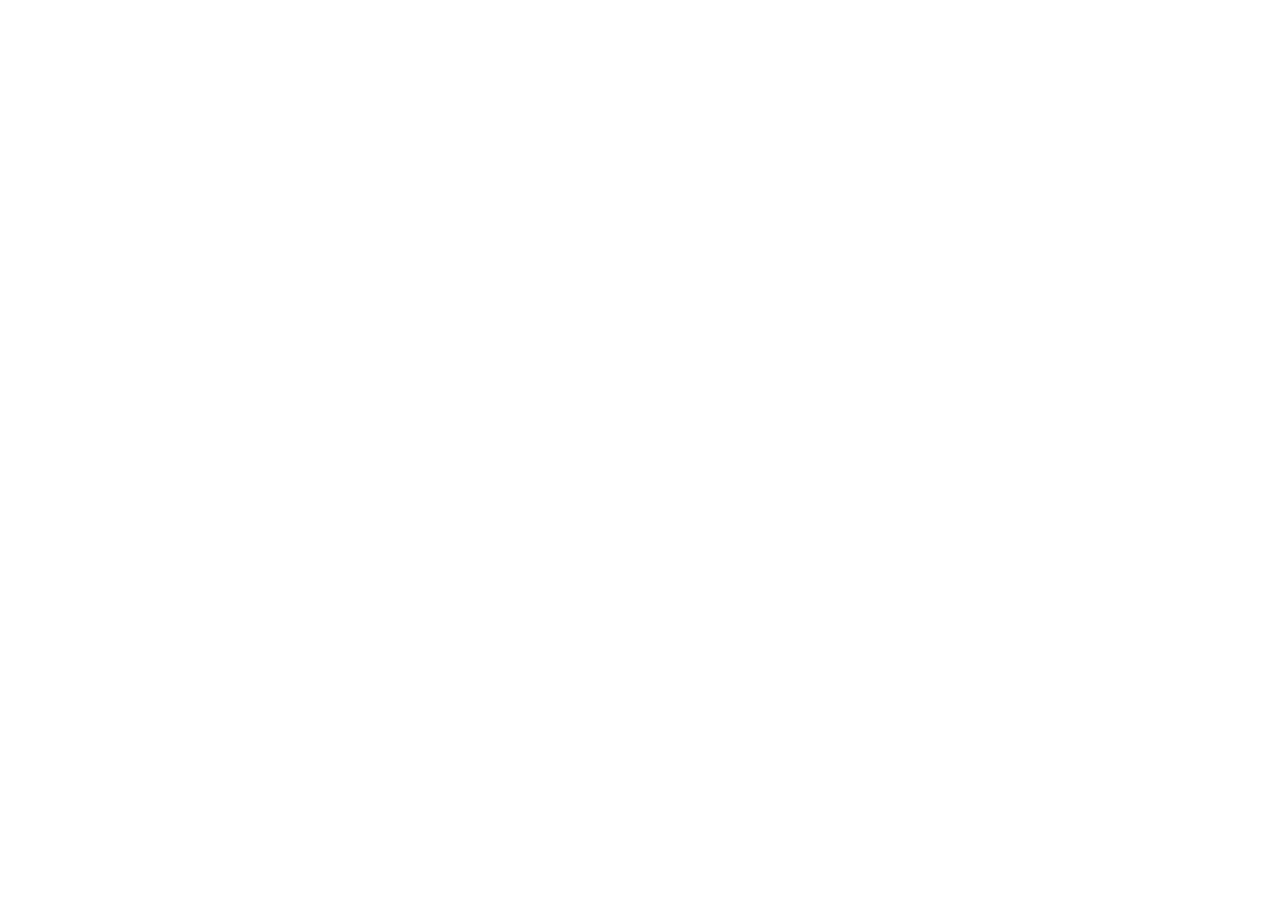
==== index.html @ 518f41a5 "Inicializar landing page" ====
<!doctype html><html lang="pt-BR"><head><meta charset="UTF-8"><meta name="viewport" content="width=device-width,initial-scale=1"><title>IAcademy</title><meta http-equiv="refresh" content="0;url=https://github.com/nanobionics2/mvnes_new"></head><body>Preparando a landing page.</body></html>
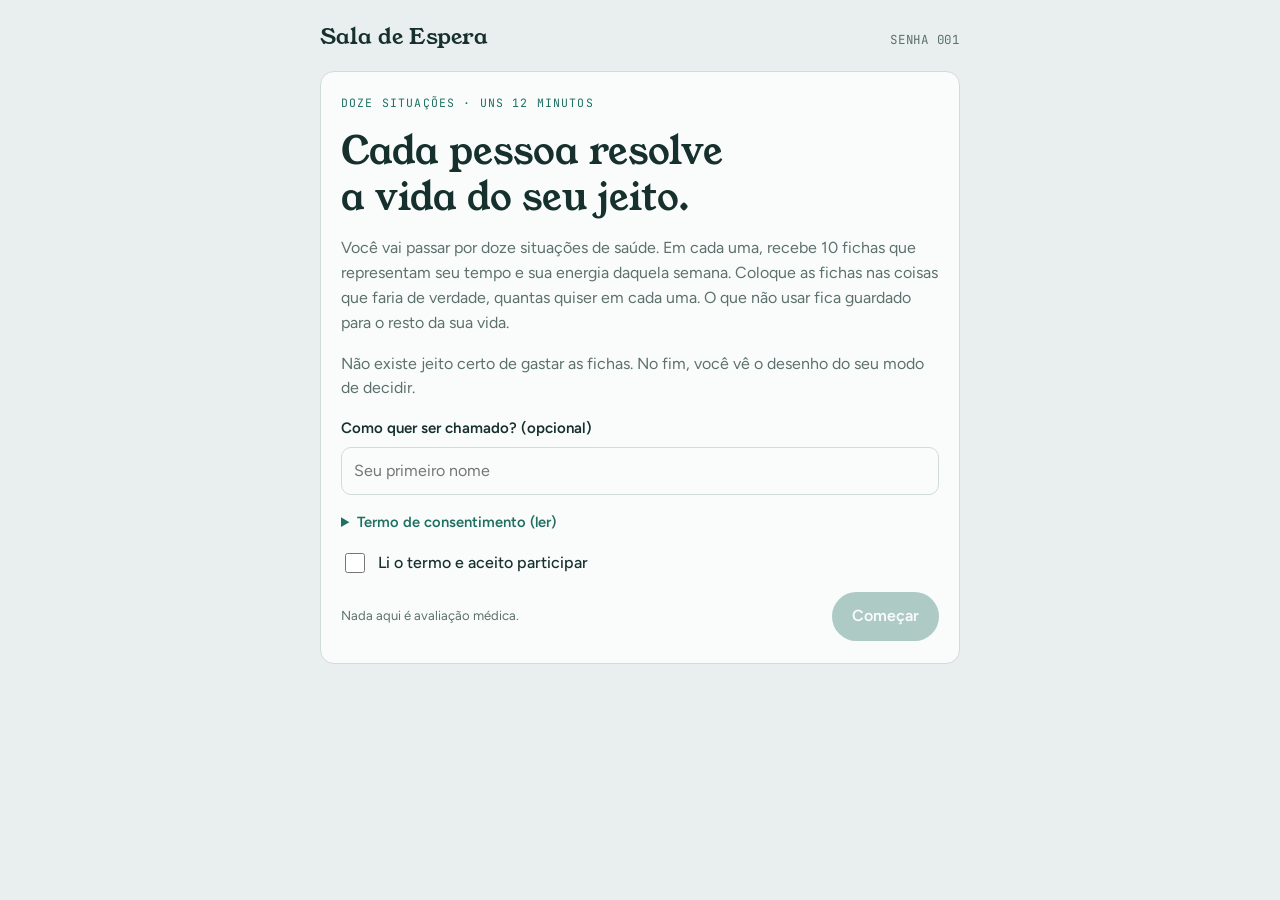
==== commit 8e6c569b: "Sala de Espera: instrumento MVNES com vinhetas, fichas, escala e painel App do participante, painel " ====
--- a/index.html
+++ b/index.html
@@ -1 +1,169 @@
-<!doctype html><html lang="pt-BR"><head><meta charset="UTF-8"><meta name="viewport" content="width=device-width,initial-scale=1"><title>IAcademy</title><meta http-equiv="refresh" content="0;url=https://github.com/nanobionics2/mvnes_new"></head><body>Preparando a landing page.</body></html>+<!doctype html>
+<html lang="pt-BR">
+<head>
+<meta charset="utf-8">
+<meta name="viewport" content="width=device-width,initial-scale=1,viewport-fit=cover">
+<title>Sala de Espera</title>
+<meta name="description" content="Doze situações de saúde para entender como cada pessoa decide.">
+<meta property="og:title" content="Sala de Espera">
+<meta property="og:description" content="Doze situações de saúde. Não existe resposta certa. Veja o desenho do seu jeito de decidir.">
+<link rel="preconnect" href="https://fonts.googleapis.com">
+<link rel="stylesheet" href="https://fonts.googleapis.com/css2?family=Young+Serif&family=Figtree:wght@400;500;600;700&family=JetBrains+Mono:wght@500&display=swap">
+<link rel="stylesheet" href="style.css">
+<style>html{padding-top:env(safe-area-inset-top,0px);padding-bottom:env(safe-area-inset-bottom,0px)}body{margin:0}</style>
+</head>
+<body>
+<div class="wrap">
+  <header><span class="brand">Sala de Espera</span><span class="senha" id="senha">Senha 001</span></header>
+  <main id="app"><section class="card"><p class="lede">Carregando…</p></section></main>
+</div>
+<script src="config.js"></script>
+<script src="app.js"></script>
+<script>
+var S;
+var TOTAL = CENAS.length + 2;
+function pid() {
+  var id = null;
+  try { id = localStorage.getItem("mvnes_pid"); } catch (e) {}
+  if (!id) { id = "p" + Date.now().toString(36) + Math.random().toString(36).slice(2, 8); try { localStorage.setItem("mvnes_pid", id); } catch (e) {} }
+  return id;
+}
+function reset() { S = { nome: "", i: 0, ordem: shuffle(range(CENAS.length)), cenas: [], escala: {}, socio: {}, aloc: null, optOrd: null, t0: 0, inicio: new Date().toISOString() }; }
+function prog(step) { return '<div class="progress" aria-label="Etapa ' + (step + 1) + ' de ' + TOTAL + '">' + range(TOTAL).map(function (k) { return '<span class="' + (k < step ? 'done' : k === step ? 'now' : '') + '"></span>'; }).join("") + '</div>'; }
+function now() { return (window.performance && performance.now) ? performance.now() : Date.now(); }
+
+function intro() {
+  reset(); $("#senha").textContent = "Senha 001";
+  $("#app").innerHTML = '<section class="card">' +
+    '<span class="eyebrow">Doze situações · uns 12 minutos</span>' +
+    '<h1>Cada pessoa resolve a vida do seu jeito.</h1>' +
+    '<p class="lede">Você vai passar por doze situações de saúde. Em cada uma, recebe 10 fichas que representam seu tempo e sua energia daquela semana. Coloque as fichas nas coisas que faria de verdade, quantas quiser em cada uma. O que não usar fica guardado para o resto da sua vida.</p>' +
+    '<p class="lede">Não existe jeito certo de gastar as fichas. No fim, você vê o desenho do seu modo de decidir.</p>' +
+    '<div class="field"><label for="nome">Como quer ser chamado? (opcional)</label><input type="text" id="nome" placeholder="Seu primeiro nome" autocomplete="given-name"></div>' +
+    '<details class="tcle"><summary>Termo de consentimento (ler)</summary><p class="note">Esta é uma pesquisa de doutorado em Economia (PPGE/UFPA) sobre como as pessoas tomam decisões em situações de saúde. A participação é voluntária e leva cerca de 12 minutos. Não há respostas certas ou erradas, nem riscos além de um eventual desconforto ao imaginar situações de doença. Você pode parar a qualquer momento. As respostas são analisadas apenas de forma agregada, sem identificar ninguém, e o nome é opcional. Dúvidas: drclaudiocutrim@gmail.com.</p></details>' +
+    '<label class="consent" for="ok"><input type="checkbox" id="ok"> Li o termo e aceito participar</label>' +
+    '<div class="row"><span class="note">Nada aqui é avaliação médica.</span><button class="btn" id="go" disabled>Começar</button></div></section>';
+  $("#ok").onchange = function (e) { $("#go").disabled = !e.target.checked; };
+  $("#go").onclick = function () { S.nome = $("#nome").value.trim(); cena(); };
+  toTop();
+}
+
+function cena() {
+  var c = CENAS[S.ordem[S.i]];
+  S.optOrd = shuffle(range(c.o.length)); S.aloc = c.o.map(function () { return 0; }); S.t0 = now();
+  $("#senha").textContent = "Senha " + ("00" + (S.i + 1)).slice(-3);
+  $("#app").innerHTML = '<section class="card">' + prog(S.i) +
+    '<span class="eyebrow">Situação ' + (S.i + 1) + ' de ' + CENAS.length + '</span>' +
+    '<h2>' + c.t + '</h2><p>' + c.ctx + '</p>' +
+    (c.rupt ? '<div class="event"><b>De repente</b>' + c.rupt + '</div>' : '') +
+    '<p class="ask">Onde você coloca suas fichas esta semana?</p>' +
+    '<div class="purse" aria-live="polite"><div class="coins" id="coins"></div><span class="left" id="left"></span></div>' +
+    '<div class="opts">' + S.optOrd.map(function (k) {
+      return '<div class="alloc" id="a' + k + '"><span class="txt">' + c.o[k][0] + '</span><span class="step"><button id="m' + k + '" aria-label="Tirar uma ficha">−</button><output id="o' + k + '">0</output><button id="p' + k + '" aria-label="Pôr uma ficha">+</button></span></div>';
+    }).join("") +
+    '<div class="alloc keep"><span class="txt">Guardo para o resto da vida (trabalho, família, descanso)</span><span class="step"><output id="keep">10</output></span></div></div>' +
+    '<div class="row"><span class="note">Pode guardar todas, se for o caso.</span><button class="btn" id="nx">Continuar</button></div></section>';
+  function draw() {
+    var used = S.aloc.reduce(function (a, b) { return a + b; }, 0);
+    $("#coins").innerHTML = range(FICHAS).map(function (k) { return '<span class="coin ' + (k < FICHAS - used ? '' : 'off') + '"></span>'; }).join("");
+    $("#left").textContent = (FICHAS - used) + " de " + FICHAS + " fichas livres";
+    $("#keep").textContent = FICHAS - used;
+    c.o.forEach(function (_, k) {
+      $("#o" + k).textContent = S.aloc[k]; $("#m" + k).disabled = !S.aloc[k]; $("#p" + k).disabled = used >= FICHAS;
+      var el = $("#a" + k); if (S.aloc[k] > 0) el.classList.add("on"); else el.classList.remove("on");
+    });
+  }
+  c.o.forEach(function (_, k) {
+    $("#p" + k).onclick = function () { S.aloc[k]++; draw(); };
+    $("#m" + k).onclick = function () { S.aloc[k]--; draw(); };
+  });
+  draw();
+  $("#nx").onclick = function () {
+    S.cenas.push({ id: c.id, dem: c.dem, pos: S.i + 1, aloc: S.aloc.slice(), ordem_opcoes: S.optOrd, vetores: vetoresDaCena(c, S.aloc),
+      aplicadas: S.aloc.reduce(function (a, b) { return a + b; }, 0), tempo_ms: Math.round(now() - S.t0) });
+    S.i++; if (S.i < CENAS.length) cena(); else escala();
+  };
+  toTop();
+}
+
+function escala() {
+  $("#senha").textContent = "Quase lá";
+  var ord = shuffle(range(ESCALA.length));
+  $("#app").innerHTML = '<section class="card">' + prog(CENAS.length) +
+    '<span class="eyebrow">Sobre você</span><h2>Quanto cada frase combina com você?</h2><p class="hint">1 é nada a ver comigo, 5 é exatamente eu.</p>' +
+    '<div class="likert">' + ord.map(function (k) {
+      return '<div class="item"><span>' + ESCALA[k][0] + '</span><div class="scale" role="group">' + [1, 2, 3, 4, 5].map(function (n) { return '<button data-k="' + k + '" data-n="' + n + '" aria-pressed="false">' + n + '</button>'; }).join("") + '</div></div>';
+    }).join("") + '</div>' +
+    '<div class="row"><span class="note" id="faltam">' + ESCALA.length + ' frases sem resposta</span><button class="btn" id="nx" disabled>Continuar</button></div></section>';
+  Array.prototype.forEach.call(document.querySelectorAll(".scale button"), function (b) {
+    b.onclick = function () {
+      S.escala[+b.dataset.k] = +b.dataset.n;
+      Array.prototype.forEach.call(b.parentNode.querySelectorAll("button"), function (x) { x.setAttribute("aria-pressed", x === b); });
+      var f = ESCALA.length - Object.keys(S.escala).length;
+      $("#faltam").textContent = f ? f + (f > 1 ? " frases sem resposta" : " frase sem resposta") : "Tudo respondido";
+      $("#nx").disabled = f > 0;
+    };
+  });
+  $("#nx").onclick = socio; toTop();
+}
+
+function socio() {
+  $("#app").innerHTML = '<section class="card">' + prog(CENAS.length + 1) +
+    '<span class="eyebrow">Para a análise</span><h2>Só mais um pouco sobre você</h2><p class="hint">Serve para comparar pessoas em condições parecidas.</p>' +
+    SOCIO.map(function (s) { return '<div class="field"><label for="s_' + s[0] + '">' + s[1] + '</label><select id="s_' + s[0] + '"><option value="">Escolha</option>' + s[2].map(function (o) { return '<option>' + o + '</option>'; }).join("") + '</select></div>'; }).join("") +
+    '<div class="row"><span class="note">Onde faz sentido, há a opção de não dizer.</span><button class="btn" id="nx" disabled>Ver meu desenho</button></div></section>';
+  function chk() { $("#nx").disabled = SOCIO.some(function (s) { return !$("#s_" + s[0]).value; }); }
+  SOCIO.forEach(function (s) { $("#s_" + s[0]).onchange = chk; });
+  $("#nx").onclick = function () { SOCIO.forEach(function (s) { S.socio[s[0]] = $("#s_" + s[0]).value; }); resultado(); };
+  toTop();
+}
+
+function enviar(reg) {
+  var msg = function (t) { var el = $("#savestate"); if (el) el.textContent = t; };
+  var url = (window.MVNES_CONFIG || {}).APPS_SCRIPT_URL;
+  if (!url) { msg("A gravação ainda não está configurada. Copie os dados abaixo e envie ao pesquisador."); return; }
+  try {
+    fetch(url, { method: "POST", mode: "no-cors", body: JSON.stringify(reg) })
+      .then(function () { msg("Respostas enviadas. Obrigado por participar."); },
+            function () { msg("Não foi possível enviar agora. Verifique a internet ou copie os dados abaixo e envie ao pesquisador."); });
+  } catch (e) { msg("Não foi possível enviar. Copie os dados abaixo e envie ao pesquisador."); }
+}
+
+function resultado() {
+  $("#senha").textContent = "Alta";
+  var P = perfil(S.cenas), E = escalaMedia(S.escala);
+  var REG = { versao: VERSAO, pid: pid(), nome: S.nome, inicio: S.inicio, data: new Date().toISOString(), socio: S.socio, escala: S.escala, escala_media: E,
+    perfil: { prop: P.prop, mag: P.mag, aplicadas_media: P.aplic, correspondencia: P.corr }, cenas: S.cenas };
+  var ord = K.slice().sort(function (a, b) { return P.prop[b] - P.prop[a]; });
+  var lead = ord.filter(function (v) { return P.prop[v] > 0; }).slice(0, 2);
+  var nome = S.nome ? esc(S.nome) + ", " : "";
+  var frase = lead.length
+    ? nome + "nestas doze situações sua energia foi mais para o lado " + lead.map(function (v) { return V[v].nome.toLowerCase(); }).join(" e ") + ". É um retrato de como você se mobilizou hoje, diante destes cenários. Em outro momento o arranjo pode mudar."
+    : nome + "você guardou suas fichas em quase todas as situações. Isso também é um jeito de decidir.";
+  var porDem = Object.keys(NOME_DEM).map(function (d) {
+    var cs = S.cenas.filter(function (c) { return c.dem === d; }); var t = {};
+    K.forEach(function (v) { t[v] = cs.reduce(function (a, c) { return a + c.vetores[v]; }, 0); });
+    var w = K.slice().sort(function (a, b) { return t[b] - t[a]; })[0];
+    return [d, cs.length, t[w] > 0 ? w : null];
+  });
+  $("#app").innerHTML =
+    '<section class="card"><span class="eyebrow">Seu estado neuroeconômico nestas situações</span><h1>Para onde foi a sua energia</h1><p>' + frase + '</p>' +
+    '<div class="bars">' + ord.map(function (v) { var p = Math.round(P.prop[v] * 100);
+      return '<div class="bar"><div class="lab"><span>' + V[v].nome + '</span><b style="color:' + V[v].cor + '">' + p + '%</b></div><div class="track"><div class="fill" style="width:' + p + '%;background:' + V[v].cor + '"></div></div><p class="desc">' + V[v].txt + '</p></div>'; }).join("") + '</div>' +
+    '<p class="note">Proporção das fichas que você aplicou. Ações que juntavam duas coisas contaram metade para cada.</p></section>' +
+    '<section class="card"><h2>Quanto você se mobilizou</h2><div class="stats">' +
+    '<div class="stat"><div class="big">' + P.aplic.toFixed(1) + '</div><small>fichas aplicadas por situação, de 10</small></div>' +
+    '<div class="stat"><div class="big">' + K.filter(function (v) { return P.tot[v] > 0; }).length + '</div><small>dos 5 vetores foram acionados ao menos uma vez</small></div></div>' +
+    '<div class="tablebox"><table><thead><tr><th>Quando a situação trazia</th><th>O que mais apareceu</th></tr></thead><tbody>' +
+    porDem.map(function (r) { return '<tr><td>' + NOME_DEM[r[0]] + ' <span class="note">(' + r[1] + ')</span></td><td>' + (r[2] ? '<span class="chip" style="color:' + V[r[2]].cor + '">' + V[r[2]].nome + '</span>' : '<span class="note">guardou as fichas</span>') + '</td></tr>'; }).join("") +
+    '</tbody></table></div><p class="note">Se o que aparece muda conforme a situação, você ajusta o modo de agir ao que o momento pede.</p></section>' +
+    '<section class="card"><h2>Dados desta sessão</h2><p class="hint" id="savestate" role="status">Enviando respostas…</p><textarea id="json" readonly>' + esc(JSON.stringify(REG)) + '</textarea>' +
+    '<div class="row"><button class="btn ghost" id="again">Recomeçar</button><button class="btn" id="cp">Copiar dados</button></div></section>';
+  enviar(REG);
+  $("#cp").onclick = function () { copyText($("#json"), $("#cp")); };
+  $("#again").onclick = intro; toTop();
+}
+intro();
+</script>
+</body>
+</html>
--- a/style.css
+++ b/style.css
@@ -0,0 +1,101 @@
+
+/* Layout: uma coluna estreita como uma ficha de atendimento; cada etapa é uma ficha nova */
+:root{
+  --bg:#E9EFEE; --paper:#FAFCFB; --ink:#15302D; --muted:#5C716D; --line:#CFDCD9;
+  --accent:#1F6F63; --accent-ink:#FFFFFF; --soft:#DCEAE6; --warn:#B4532A; --chip:#E2ECEA;
+  --v1:#2F5FD0; --v2:#C2447A; --v3:#A87308; --v4:#2E8B57; --v5:#7A4CC2;
+  --display:"Young Serif", Georgia, "Times New Roman", serif;
+  --body:"Figtree", system-ui, -apple-system, "Segoe UI", sans-serif;
+  --mono:"JetBrains Mono", ui-monospace, Menlo, monospace;
+}
+@media (prefers-color-scheme: dark){:root:not([data-theme="light"]){
+  --bg:#0F1A19; --paper:#162422; --ink:#E4EEEC; --muted:#93A8A4; --line:#2A3D3A;
+  --accent:#5FC2B1; --accent-ink:#0B1716; --soft:#1E3330; --warn:#E3895F; --chip:#20332F;
+  --v1:#7FA2F5; --v2:#EE85B3; --v3:#E2B34E; --v4:#6DCB95; --v5:#B596F0; color-scheme:dark}}
+:root[data-theme="dark"]{
+  --bg:#0F1A19; --paper:#162422; --ink:#E4EEEC; --muted:#93A8A4; --line:#2A3D3A;
+  --accent:#5FC2B1; --accent-ink:#0B1716; --soft:#1E3330; --warn:#E3895F; --chip:#20332F;
+  --v1:#7FA2F5; --v2:#EE85B3; --v3:#E2B34E; --v4:#6DCB95; --v5:#B596F0; color-scheme:dark}
+*{box-sizing:border-box}
+body{background:var(--bg);color:var(--ink);font-family:var(--body);font-size:16px;line-height:1.55;
+  padding-left:max(16px,env(safe-area-inset-left,0px));padding-right:max(16px,env(safe-area-inset-right,0px));padding-block:20px 48px}
+.wrap{max-width:640px;margin:0 auto;display:flex;flex-direction:column;gap:18px}
+header{display:flex;justify-content:space-between;align-items:baseline;gap:12px;flex-wrap:wrap}
+.brand{font-family:var(--display);font-size:1.35rem}
+.senha{font-family:var(--mono);font-size:.78rem;color:var(--muted);letter-spacing:.06em;text-transform:uppercase}
+main{display:flex;flex-direction:column;gap:18px}
+.card{background:var(--paper);border:1px solid var(--line);border-radius:14px;padding:22px 20px;display:flex;flex-direction:column;gap:16px;animation:in .3s ease both;min-width:0}
+@keyframes in{from{transform:translateY(8px)}to{transform:none}}
+@media (prefers-reduced-motion:reduce){.card{animation:none}}
+h1,h2,h3{font-family:var(--display);font-weight:400;margin:0;text-wrap:balance;line-height:1.2}
+h1{font-size:clamp(1.8rem,6vw,2.4rem)} h2{font-size:1.45rem} h3{font-size:1.1rem}
+p{margin:0}
+.lede{color:var(--muted)}
+.eyebrow{font-family:var(--mono);font-size:.72rem;letter-spacing:.1em;text-transform:uppercase;color:var(--accent)}
+.progress{display:flex;gap:4px}
+.progress span{flex:1;height:5px;border-radius:3px;background:var(--line)}
+.progress span.done{background:var(--accent)}
+.progress span.now{background:var(--accent);opacity:.45}
+.event{border-left:3px solid var(--warn);padding:8px 12px;background:var(--soft);border-radius:0 8px 8px 0;font-size:.95rem}
+.event b{color:var(--warn);font-family:var(--mono);font-size:.72rem;letter-spacing:.08em;text-transform:uppercase;display:block;margin-bottom:2px}
+.ask{font-weight:600}
+.hint{font-size:.88rem;color:var(--muted)}
+.purse{position:sticky;top:env(safe-area-inset-top,0px);z-index:5;background:var(--paper);padding-block:8px;display:flex;align-items:center;gap:10px;flex-wrap:wrap;border-bottom:1px solid var(--line)}
+.coins{display:flex;gap:4px;flex-wrap:wrap}
+.coin{width:16px;height:16px;border-radius:50%;border:1.5px solid var(--accent);background:var(--accent)}
+.coin.off{background:transparent;opacity:.45}
+.purse .left{font-family:var(--mono);font-size:.8rem;color:var(--muted)}
+.opts{display:flex;flex-direction:column;gap:10px}
+.alloc{display:flex;gap:12px;align-items:center;padding:12px 12px 12px 14px;border:1.5px solid var(--line);border-radius:10px;background:var(--paper);transition:border-color .15s,background .15s}
+.alloc.on{border-color:var(--accent);background:var(--soft)}
+.alloc .txt{flex:1;min-width:0;line-height:1.45}
+.alloc.keep{border-style:dashed}
+.step{display:flex;align-items:center;gap:6px;flex:none}
+.step button{all:unset;cursor:pointer;width:34px;height:34px;border-radius:50%;border:1.5px solid var(--line);display:grid;place-items:center;font-size:1.1rem;font-weight:600;color:var(--ink)}
+.step button:hover:not([disabled]){border-color:var(--accent)}
+.step button:focus-visible{outline:3px solid var(--accent);outline-offset:2px}
+.step button[disabled]{opacity:.3;cursor:not-allowed}
+.step output{font-family:var(--mono);min-width:20px;text-align:center;font-variant-numeric:tabular-nums}
+.opt{all:unset;box-sizing:border-box;display:flex;gap:12px;align-items:flex-start;padding:12px 14px;border:1.5px solid var(--line);border-radius:10px;cursor:pointer;background:var(--paper);line-height:1.45}
+.opt:hover{border-color:var(--accent)}
+.opt:focus-visible{outline:3px solid var(--accent);outline-offset:2px}
+.opt[aria-pressed="true"]{border-color:var(--accent);background:var(--soft)}
+.row{display:flex;justify-content:space-between;align-items:center;gap:12px;flex-wrap:wrap}
+.btn{all:unset;box-sizing:border-box;cursor:pointer;background:var(--accent);color:var(--accent-ink);font-weight:600;padding:12px 20px;border-radius:999px;text-align:center}
+.btn[disabled]{opacity:.35;cursor:not-allowed}
+.btn:focus-visible{outline:3px solid var(--ink);outline-offset:2px}
+.btn.ghost{background:transparent;color:var(--ink);border:1.5px solid var(--line)}
+.likert{display:flex;flex-direction:column;gap:14px}
+.item{display:flex;flex-direction:column;gap:8px;padding-bottom:12px;border-bottom:1px solid var(--line)}
+.scale{display:grid;grid-template-columns:repeat(5,1fr);gap:6px}
+.scale button{all:unset;cursor:pointer;text-align:center;padding:8px 2px;border-radius:8px;border:1.5px solid var(--line);font-family:var(--mono);font-size:.85rem}
+.scale button[aria-pressed="true"]{background:var(--accent);color:var(--accent-ink);border-color:var(--accent)}
+.scale button:focus-visible{outline:3px solid var(--accent);outline-offset:2px}
+.anchors{display:flex;justify-content:space-between;font-size:.76rem;color:var(--muted)}
+.field{display:flex;flex-direction:column;gap:6px}
+.field label{font-weight:600;font-size:.94rem}
+select,input[type=text]{font:inherit;padding:11px 12px;border-radius:10px;border:1.5px solid var(--line);background:var(--paper);color:var(--ink);width:100%}
+select:focus-visible,input:focus-visible{outline:3px solid var(--accent);outline-offset:1px}
+.bars{display:flex;flex-direction:column;gap:14px}
+.bar .lab{display:flex;justify-content:space-between;gap:8px;font-size:.92rem;margin-bottom:5px}
+.bar .lab b{font-family:var(--mono);font-size:.78rem;letter-spacing:.04em;font-weight:500}
+.bar .track{height:12px;background:var(--line);border-radius:6px;overflow:hidden}
+.bar .fill{height:100%;border-radius:6px}
+.bar .desc{font-size:.84rem;color:var(--muted);margin-top:4px}
+.chip{font-family:var(--mono);font-size:.72rem;padding:2px 7px;border-radius:999px;border:1px solid currentColor;white-space:nowrap}
+table{width:100%;border-collapse:collapse;font-size:.86rem}
+th,td{text-align:left;padding:7px 6px;border-bottom:1px solid var(--line);vertical-align:top}
+th{font-family:var(--mono);font-size:.68rem;letter-spacing:.06em;text-transform:uppercase;color:var(--muted);font-weight:500}
+td.n,th.n{font-family:var(--mono);font-variant-numeric:tabular-nums;text-align:right}
+.tablebox{overflow-x:auto;min-width:0}
+.big{font-family:var(--display);font-size:2.4rem;line-height:1}
+.stats{display:grid;grid-template-columns:repeat(auto-fit,minmax(140px,1fr));gap:12px}
+.stat{border:1px solid var(--line);border-radius:10px;padding:12px}
+.stat small{display:block;color:var(--muted);font-size:.82rem;margin-top:4px}
+.note{font-size:.82rem;color:var(--muted)}
+.good{color:var(--v4)} .weak{color:var(--warn)}
+details.tcle summary{cursor:pointer;color:var(--accent);font-weight:600;font-size:.92rem}
+details.tcle p{margin-top:8px}
+.consent{display:flex;gap:10px;align-items:center;font-weight:500}
+.consent input{width:20px;height:20px;accent-color:var(--accent);flex:none}
+textarea{width:100%;min-height:90px;font-family:var(--mono);font-size:.72rem;background:var(--soft);color:var(--ink);border:1px solid var(--line);border-radius:8px;padding:8px}
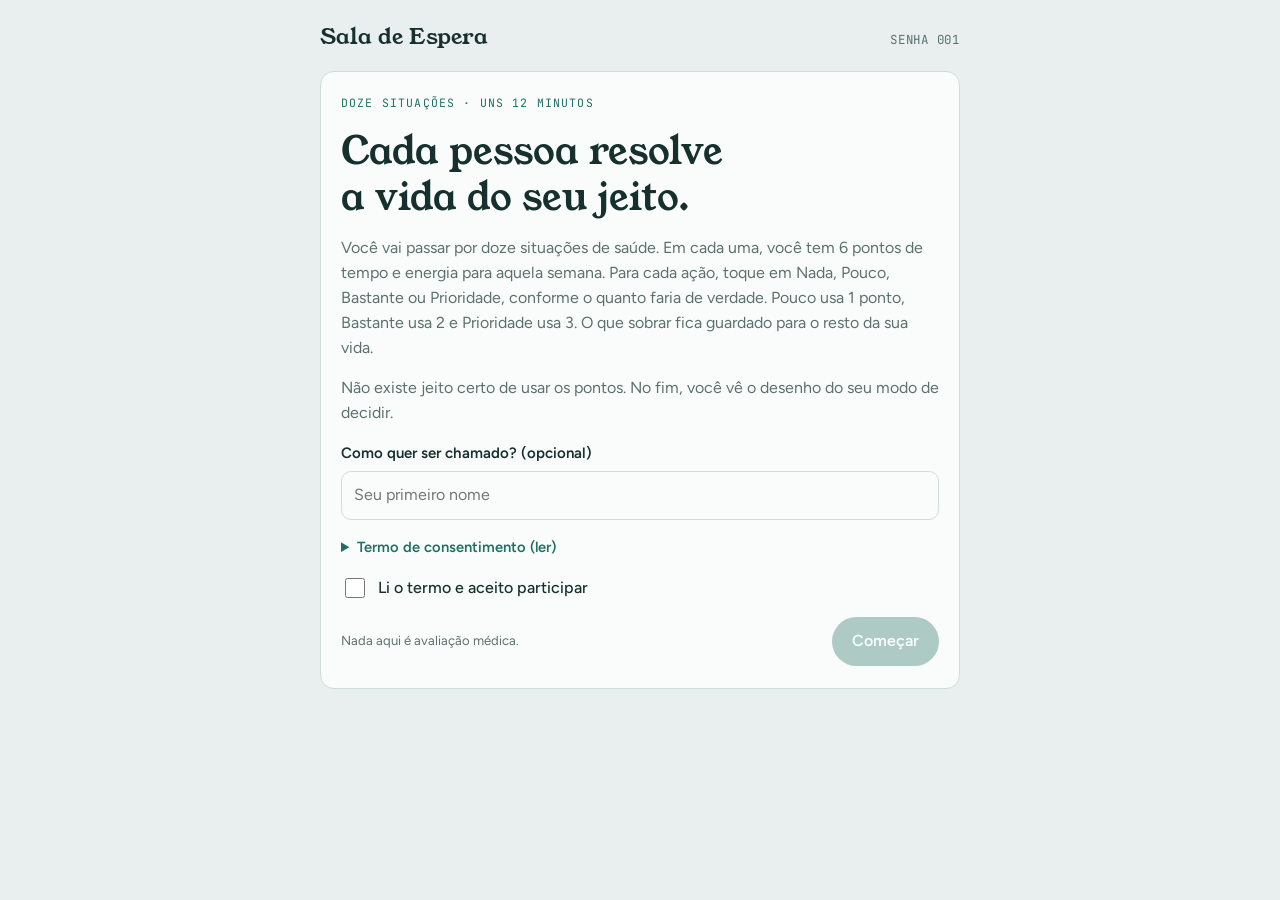
==== commit cb2d3769: "Versão 3.1: níveis de um toque (Nada a Prioridade) com orçamento de 6 pontos Troca as fichas de + e " ====
--- a/index.html
+++ b/index.html
@@ -37,8 +37,8 @@
   $("#app").innerHTML = '<section class="card">' +
     '<span class="eyebrow">Doze situações · uns 12 minutos</span>' +
     '<h1>Cada pessoa resolve a vida do seu jeito.</h1>' +
-    '<p class="lede">Você vai passar por doze situações de saúde. Em cada uma, recebe 10 fichas que representam seu tempo e sua energia daquela semana. Coloque as fichas nas coisas que faria de verdade, quantas quiser em cada uma. O que não usar fica guardado para o resto da sua vida.</p>' +
-    '<p class="lede">Não existe jeito certo de gastar as fichas. No fim, você vê o desenho do seu modo de decidir.</p>' +
+    '<p class="lede">Você vai passar por doze situações de saúde. Em cada uma, você tem 6 pontos de tempo e energia para aquela semana. Para cada ação, toque em Nada, Pouco, Bastante ou Prioridade, conforme o quanto faria de verdade. Pouco usa 1 ponto, Bastante usa 2 e Prioridade usa 3. O que sobrar fica guardado para o resto da sua vida.</p>' +
+    '<p class="lede">Não existe jeito certo de usar os pontos. No fim, você vê o desenho do seu modo de decidir.</p>' +
     '<div class="field"><label for="nome">Como quer ser chamado? (opcional)</label><input type="text" id="nome" placeholder="Seu primeiro nome" autocomplete="given-name"></div>' +
     '<details class="tcle"><summary>Termo de consentimento (ler)</summary><p class="note">Esta é uma pesquisa de doutorado em Economia (PPGE/UFPA) sobre como as pessoas tomam decisões em situações de saúde. A participação é voluntária e leva cerca de 12 minutos. Não há respostas certas ou erradas, nem riscos além de um eventual desconforto ao imaginar situações de doença. Você pode parar a qualquer momento. As respostas são analisadas apenas de forma agregada, sem identificar ninguém, e o nome é opcional. Dúvidas: drclaudiocutrim@gmail.com.</p></details>' +
     '<label class="consent" for="ok"><input type="checkbox" id="ok"> Li o termo e aceito participar</label>' +
@@ -56,26 +56,30 @@
     '<span class="eyebrow">Situação ' + (S.i + 1) + ' de ' + CENAS.length + '</span>' +
     '<h2>' + c.t + '</h2><p>' + c.ctx + '</p>' +
     (c.rupt ? '<div class="event"><b>De repente</b>' + c.rupt + '</div>' : '') +
-    '<p class="ask">Onde você coloca suas fichas esta semana?</p>' +
+    '<p class="ask">Quanto de você vai para cada coisa esta semana?</p>' +
     '<div class="purse" aria-live="polite"><div class="coins" id="coins"></div><span class="left" id="left"></span></div>' +
     '<div class="opts">' + S.optOrd.map(function (k) {
-      return '<div class="alloc" id="a' + k + '"><span class="txt">' + c.o[k][0] + '</span><span class="step"><button id="m' + k + '" aria-label="Tirar uma ficha">−</button><output id="o' + k + '">0</output><button id="p' + k + '" aria-label="Pôr uma ficha">+</button></span></div>';
+      return '<div class="alloc" id="a' + k + '"><span class="txt">' + c.o[k][0] + '</span><div class="lv" role="group" aria-label="Quanto faria">' +
+        NIVEIS.map(function (nm, n) { return '<button id="b' + k + '_' + n + '" aria-pressed="' + (n === 0) + '">' + nm + '</button>'; }).join("") + '</div></div>';
     }).join("") +
-    '<div class="alloc keep"><span class="txt">Guardo para o resto da vida (trabalho, família, descanso)</span><span class="step"><output id="keep">10</output></span></div></div>' +
-    '<div class="row"><span class="note">Pode guardar todas, se for o caso.</span><button class="btn" id="nx">Continuar</button></div></section>';
+    '<div class="alloc keep"><span class="txt">Guardo para o resto da vida (trabalho, família, descanso)</span><span class="step"><output id="keep">' + ORCAMENTO + '</output></span></div></div>' +
+    '<div class="row"><span class="note">Pode deixar tudo em Nada, se for o caso.</span><button class="btn" id="nx">Continuar</button></div></section>';
   function draw() {
     var used = S.aloc.reduce(function (a, b) { return a + b; }, 0);
-    $("#coins").innerHTML = range(FICHAS).map(function (k) { return '<span class="coin ' + (k < FICHAS - used ? '' : 'off') + '"></span>'; }).join("");
-    $("#left").textContent = (FICHAS - used) + " de " + FICHAS + " fichas livres";
-    $("#keep").textContent = FICHAS - used;
+    $("#coins").innerHTML = range(ORCAMENTO).map(function (k) { return '<span class="coin ' + (k < ORCAMENTO - used ? '' : 'off') + '"></span>'; }).join("");
+    $("#left").textContent = (ORCAMENTO - used) + " de " + ORCAMENTO + " pontos livres";
+    $("#keep").textContent = ORCAMENTO - used;
     c.o.forEach(function (_, k) {
-      $("#o" + k).textContent = S.aloc[k]; $("#m" + k).disabled = !S.aloc[k]; $("#p" + k).disabled = used >= FICHAS;
       var el = $("#a" + k); if (S.aloc[k] > 0) el.classList.add("on"); else el.classList.remove("on");
+      NIVEIS.forEach(function (_, n) {
+        var b = $("#b" + k + "_" + n);
+        b.setAttribute("aria-pressed", S.aloc[k] === n);
+        b.disabled = used - S.aloc[k] + n > ORCAMENTO;
+      });
     });
   }
   c.o.forEach(function (_, k) {
-    $("#p" + k).onclick = function () { S.aloc[k]++; draw(); };
-    $("#m" + k).onclick = function () { S.aloc[k]--; draw(); };
+    NIVEIS.forEach(function (_, n) { $("#b" + k + "_" + n).onclick = function () { S.aloc[k] = n; draw(); }; });
   });
   draw();
   $("#nx").onclick = function () {
@@ -139,7 +143,7 @@
   var nome = S.nome ? esc(S.nome) + ", " : "";
   var frase = lead.length
     ? nome + "nestas doze situações sua energia foi mais para o lado " + lead.map(function (v) { return V[v].nome.toLowerCase(); }).join(" e ") + ". É um retrato de como você se mobilizou hoje, diante destes cenários. Em outro momento o arranjo pode mudar."
-    : nome + "você guardou suas fichas em quase todas as situações. Isso também é um jeito de decidir.";
+    : nome + "você guardou seus pontos em quase todas as situações. Isso também é um jeito de decidir.";
   var porDem = Object.keys(NOME_DEM).map(function (d) {
     var cs = S.cenas.filter(function (c) { return c.dem === d; }); var t = {};
     K.forEach(function (v) { t[v] = cs.reduce(function (a, c) { return a + c.vetores[v]; }, 0); });
@@ -150,12 +154,12 @@
     '<section class="card"><span class="eyebrow">Seu estado neuroeconômico nestas situações</span><h1>Para onde foi a sua energia</h1><p>' + frase + '</p>' +
     '<div class="bars">' + ord.map(function (v) { var p = Math.round(P.prop[v] * 100);
       return '<div class="bar"><div class="lab"><span>' + V[v].nome + '</span><b style="color:' + V[v].cor + '">' + p + '%</b></div><div class="track"><div class="fill" style="width:' + p + '%;background:' + V[v].cor + '"></div></div><p class="desc">' + V[v].txt + '</p></div>'; }).join("") + '</div>' +
-    '<p class="note">Proporção das fichas que você aplicou. Ações que juntavam duas coisas contaram metade para cada.</p></section>' +
+    '<p class="note">Proporção dos pontos que você usou. Ações que juntavam duas coisas contaram metade para cada.</p></section>' +
     '<section class="card"><h2>Quanto você se mobilizou</h2><div class="stats">' +
-    '<div class="stat"><div class="big">' + P.aplic.toFixed(1) + '</div><small>fichas aplicadas por situação, de 10</small></div>' +
+    '<div class="stat"><div class="big">' + P.aplic.toFixed(1) + '</div><small>pontos usados por situação, de 6</small></div>' +
     '<div class="stat"><div class="big">' + K.filter(function (v) { return P.tot[v] > 0; }).length + '</div><small>dos 5 vetores foram acionados ao menos uma vez</small></div></div>' +
     '<div class="tablebox"><table><thead><tr><th>Quando a situação trazia</th><th>O que mais apareceu</th></tr></thead><tbody>' +
-    porDem.map(function (r) { return '<tr><td>' + NOME_DEM[r[0]] + ' <span class="note">(' + r[1] + ')</span></td><td>' + (r[2] ? '<span class="chip" style="color:' + V[r[2]].cor + '">' + V[r[2]].nome + '</span>' : '<span class="note">guardou as fichas</span>') + '</td></tr>'; }).join("") +
+    porDem.map(function (r) { return '<tr><td>' + NOME_DEM[r[0]] + ' <span class="note">(' + r[1] + ')</span></td><td>' + (r[2] ? '<span class="chip" style="color:' + V[r[2]].cor + '">' + V[r[2]].nome + '</span>' : '<span class="note">guardou os pontos</span>') + '</td></tr>'; }).join("") +
     '</tbody></table></div><p class="note">Se o que aparece muda conforme a situação, você ajusta o modo de agir ao que o momento pede.</p></section>' +
     '<section class="card"><h2>Dados desta sessão</h2><p class="hint" id="savestate" role="status">Enviando respostas…</p><textarea id="json" readonly>' + esc(JSON.stringify(REG)) + '</textarea>' +
     '<div class="row"><button class="btn ghost" id="again">Recomeçar</button><button class="btn" id="cp">Copiar dados</button></div></section>';
--- a/style.css
+++ b/style.css
@@ -99,3 +99,11 @@
 .consent{display:flex;gap:10px;align-items:center;font-weight:500}
 .consent input{width:20px;height:20px;accent-color:var(--accent);flex:none}
 textarea{width:100%;min-height:90px;font-family:var(--mono);font-size:.72rem;background:var(--soft);color:var(--ink);border:1px solid var(--line);border-radius:8px;padding:8px}
+
+.alloc{flex-direction:column;align-items:stretch;gap:10px}
+.lv{display:grid;grid-template-columns:repeat(4,1fr);gap:6px}
+.lv button{all:unset;box-sizing:border-box;cursor:pointer;text-align:center;padding:8px 2px;border-radius:8px;border:1.5px solid var(--line);font-size:.8rem;font-weight:500;background:var(--paper);color:var(--ink)}
+.lv button[aria-pressed="true"]{background:var(--accent);color:var(--accent-ink);border-color:var(--accent)}
+.lv button[disabled]{opacity:.3;cursor:not-allowed}
+.lv button:focus-visible{outline:3px solid var(--accent);outline-offset:2px}
+.alloc.keep{flex-direction:row;align-items:center}
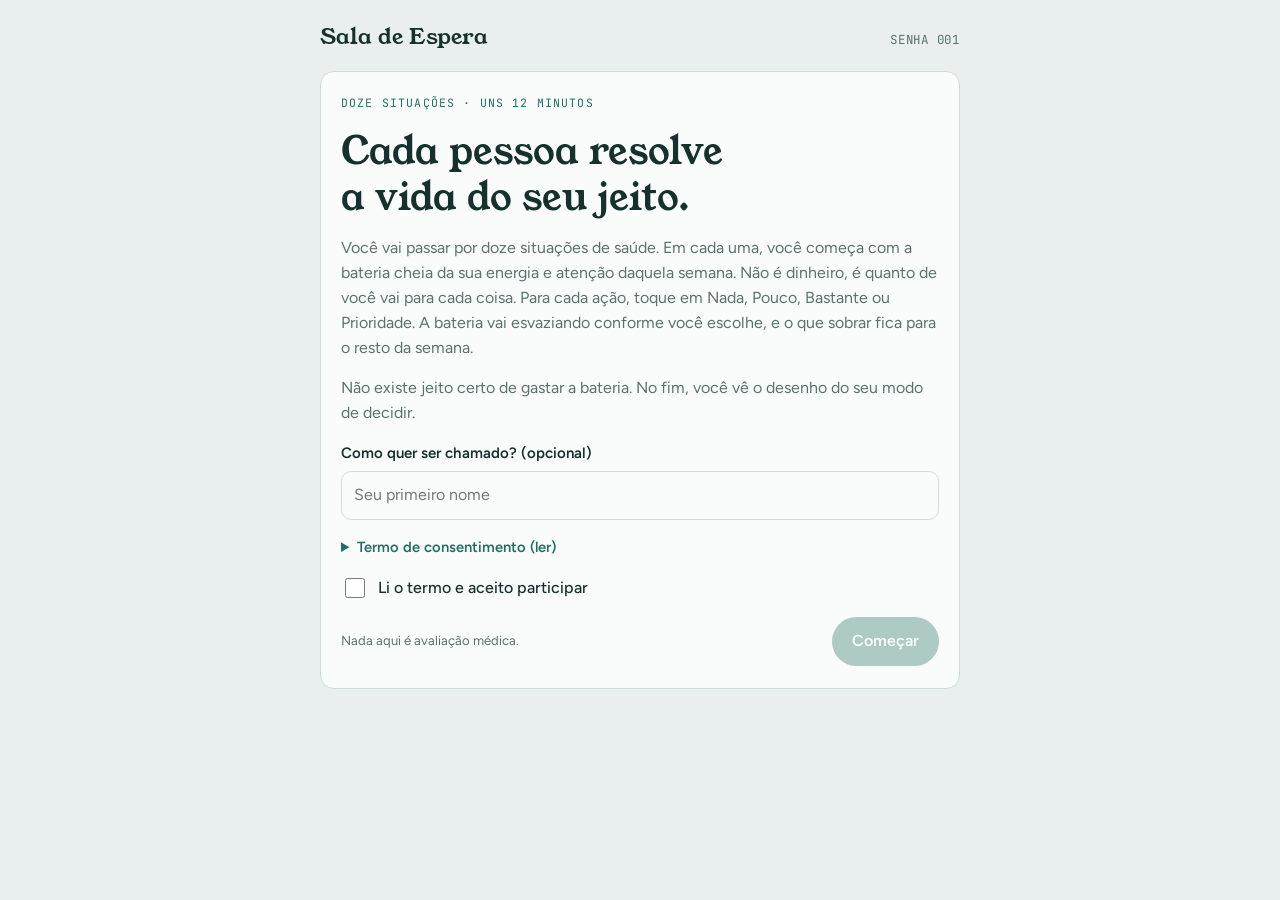
==== commit 26f190cc: "Versão 3.2: bateria de energia e atenção com 9 unidades Troca os pontos por uma bateria explícita de" ====
--- a/index.html
+++ b/index.html
@@ -37,8 +37,8 @@
   $("#app").innerHTML = '<section class="card">' +
     '<span class="eyebrow">Doze situações · uns 12 minutos</span>' +
     '<h1>Cada pessoa resolve a vida do seu jeito.</h1>' +
-    '<p class="lede">Você vai passar por doze situações de saúde. Em cada uma, você tem 6 pontos de tempo e energia para aquela semana. Para cada ação, toque em Nada, Pouco, Bastante ou Prioridade, conforme o quanto faria de verdade. Pouco usa 1 ponto, Bastante usa 2 e Prioridade usa 3. O que sobrar fica guardado para o resto da sua vida.</p>' +
-    '<p class="lede">Não existe jeito certo de usar os pontos. No fim, você vê o desenho do seu modo de decidir.</p>' +
+    '<p class="lede">Você vai passar por doze situações de saúde. Em cada uma, você começa com a bateria cheia da sua energia e atenção daquela semana. Não é dinheiro, é quanto de você vai para cada coisa. Para cada ação, toque em Nada, Pouco, Bastante ou Prioridade. A bateria vai esvaziando conforme você escolhe, e o que sobrar fica para o resto da semana.</p>' +
+    '<p class="lede">Não existe jeito certo de gastar a bateria. No fim, você vê o desenho do seu modo de decidir.</p>' +
     '<div class="field"><label for="nome">Como quer ser chamado? (opcional)</label><input type="text" id="nome" placeholder="Seu primeiro nome" autocomplete="given-name"></div>' +
     '<details class="tcle"><summary>Termo de consentimento (ler)</summary><p class="note">Esta é uma pesquisa de doutorado em Economia (PPGE/UFPA) sobre como as pessoas tomam decisões em situações de saúde. A participação é voluntária e leva cerca de 12 minutos. Não há respostas certas ou erradas, nem riscos além de um eventual desconforto ao imaginar situações de doença. Você pode parar a qualquer momento. As respostas são analisadas apenas de forma agregada, sem identificar ninguém, e o nome é opcional. Dúvidas: drclaudiocutrim@gmail.com.</p></details>' +
     '<label class="consent" for="ok"><input type="checkbox" id="ok"> Li o termo e aceito participar</label>' +
@@ -57,17 +57,21 @@
     '<h2>' + c.t + '</h2><p>' + c.ctx + '</p>' +
     (c.rupt ? '<div class="event"><b>De repente</b>' + c.rupt + '</div>' : '') +
     '<p class="ask">Quanto de você vai para cada coisa esta semana?</p>' +
-    '<div class="purse" aria-live="polite"><div class="coins" id="coins"></div><span class="left" id="left"></span></div>' +
+    '<p class="hint">Não é dinheiro. É quanto da sua atenção e energia você dedicaria a isso.</p>' +
+    '<div class="purse" aria-live="polite"><div class="battery" id="bat" aria-hidden="true"></div><span class="left" id="left"></span></div>' +
+    '<p class="empty" id="empty" hidden>Sua energia acabou. Para dar mais a uma ação, diminua outra.</p>' +
     '<div class="opts">' + S.optOrd.map(function (k) {
       return '<div class="alloc" id="a' + k + '"><span class="txt">' + c.o[k][0] + '</span><div class="lv" role="group" aria-label="Quanto faria">' +
         NIVEIS.map(function (nm, n) { return '<button id="b' + k + '_' + n + '" aria-pressed="' + (n === 0) + '">' + nm + '</button>'; }).join("") + '</div></div>';
     }).join("") +
-    '<div class="alloc keep"><span class="txt">Guardo para o resto da vida (trabalho, família, descanso)</span><span class="step"><output id="keep">' + ORCAMENTO + '</output></span></div></div>' +
+    '<div class="alloc keep"><span class="txt">Energia que sobra para o resto da semana (trabalho, família, descanso)</span><span class="step"><output id="keep">' + ORCAMENTO + '</output></span></div></div>' +
     '<div class="row"><span class="note">Pode deixar tudo em Nada, se for o caso.</span><button class="btn" id="nx">Continuar</button></div></section>';
   function draw() {
     var used = S.aloc.reduce(function (a, b) { return a + b; }, 0);
-    $("#coins").innerHTML = range(ORCAMENTO).map(function (k) { return '<span class="coin ' + (k < ORCAMENTO - used ? '' : 'off') + '"></span>'; }).join("");
-    $("#left").textContent = (ORCAMENTO - used) + " de " + ORCAMENTO + " pontos livres";
+    var livre = ORCAMENTO - used;
+    $("#bat").innerHTML = range(ORCAMENTO).map(function (k) { return '<span class="cell ' + (k < livre ? (livre <= 2 ? 'low' : '') : 'off') + '"></span>'; }).join("") ;
+    $("#left").textContent = livre ? "Energia livre: " + Math.round(livre / ORCAMENTO * 100) + "%" : "Bateria vazia";
+    $("#empty").hidden = livre > 0;
     $("#keep").textContent = ORCAMENTO - used;
     c.o.forEach(function (_, k) {
       var el = $("#a" + k); if (S.aloc[k] > 0) el.classList.add("on"); else el.classList.remove("on");
@@ -143,7 +147,7 @@
   var nome = S.nome ? esc(S.nome) + ", " : "";
   var frase = lead.length
     ? nome + "nestas doze situações sua energia foi mais para o lado " + lead.map(function (v) { return V[v].nome.toLowerCase(); }).join(" e ") + ". É um retrato de como você se mobilizou hoje, diante destes cenários. Em outro momento o arranjo pode mudar."
-    : nome + "você guardou seus pontos em quase todas as situações. Isso também é um jeito de decidir.";
+    : nome + "você guardou sua energia em quase todas as situações. Isso também é um jeito de decidir.";
   var porDem = Object.keys(NOME_DEM).map(function (d) {
     var cs = S.cenas.filter(function (c) { return c.dem === d; }); var t = {};
     K.forEach(function (v) { t[v] = cs.reduce(function (a, c) { return a + c.vetores[v]; }, 0); });
@@ -154,12 +158,12 @@
     '<section class="card"><span class="eyebrow">Seu estado neuroeconômico nestas situações</span><h1>Para onde foi a sua energia</h1><p>' + frase + '</p>' +
     '<div class="bars">' + ord.map(function (v) { var p = Math.round(P.prop[v] * 100);
       return '<div class="bar"><div class="lab"><span>' + V[v].nome + '</span><b style="color:' + V[v].cor + '">' + p + '%</b></div><div class="track"><div class="fill" style="width:' + p + '%;background:' + V[v].cor + '"></div></div><p class="desc">' + V[v].txt + '</p></div>'; }).join("") + '</div>' +
-    '<p class="note">Proporção dos pontos que você usou. Ações que juntavam duas coisas contaram metade para cada.</p></section>' +
+    '<p class="note">Proporção da energia que você usou. Ações que juntavam duas coisas contaram metade para cada.</p></section>' +
     '<section class="card"><h2>Quanto você se mobilizou</h2><div class="stats">' +
-    '<div class="stat"><div class="big">' + P.aplic.toFixed(1) + '</div><small>pontos usados por situação, de 6</small></div>' +
+    '<div class="stat"><div class="big">' + Math.round(P.aplic / ORCAMENTO * 100) + '%</div><small>da bateria usada por situação, em média</small></div>' +
     '<div class="stat"><div class="big">' + K.filter(function (v) { return P.tot[v] > 0; }).length + '</div><small>dos 5 vetores foram acionados ao menos uma vez</small></div></div>' +
     '<div class="tablebox"><table><thead><tr><th>Quando a situação trazia</th><th>O que mais apareceu</th></tr></thead><tbody>' +
-    porDem.map(function (r) { return '<tr><td>' + NOME_DEM[r[0]] + ' <span class="note">(' + r[1] + ')</span></td><td>' + (r[2] ? '<span class="chip" style="color:' + V[r[2]].cor + '">' + V[r[2]].nome + '</span>' : '<span class="note">guardou os pontos</span>') + '</td></tr>'; }).join("") +
+    porDem.map(function (r) { return '<tr><td>' + NOME_DEM[r[0]] + ' <span class="note">(' + r[1] + ')</span></td><td>' + (r[2] ? '<span class="chip" style="color:' + V[r[2]].cor + '">' + V[r[2]].nome + '</span>' : '<span class="note">guardou a energia</span>') + '</td></tr>'; }).join("") +
     '</tbody></table></div><p class="note">Se o que aparece muda conforme a situação, você ajusta o modo de agir ao que o momento pede.</p></section>' +
     '<section class="card"><h2>Dados desta sessão</h2><p class="hint" id="savestate" role="status">Enviando respostas…</p><textarea id="json" readonly>' + esc(JSON.stringify(REG)) + '</textarea>' +
     '<div class="row"><button class="btn ghost" id="again">Recomeçar</button><button class="btn" id="cp">Copiar dados</button></div></section>';
--- a/style.css
+++ b/style.css
@@ -107,3 +107,10 @@
 .lv button[disabled]{opacity:.3;cursor:not-allowed}
 .lv button:focus-visible{outline:3px solid var(--accent);outline-offset:2px}
 .alloc.keep{flex-direction:row;align-items:center}
+
+.battery{display:flex;gap:3px;padding:3px;border:2px solid var(--accent);border-radius:7px;position:relative;margin-right:6px}
+.battery::after{content:"";position:absolute;right:-7px;top:50%;width:4px;height:10px;transform:translateY(-50%);background:var(--accent);border-radius:0 2px 2px 0}
+.battery .cell{width:14px;height:16px;border-radius:2px;background:var(--accent)}
+.battery .cell.low{background:var(--warn)}
+.battery .cell.off{background:transparent}
+.empty{font-size:.88rem;color:var(--warn);font-weight:600}
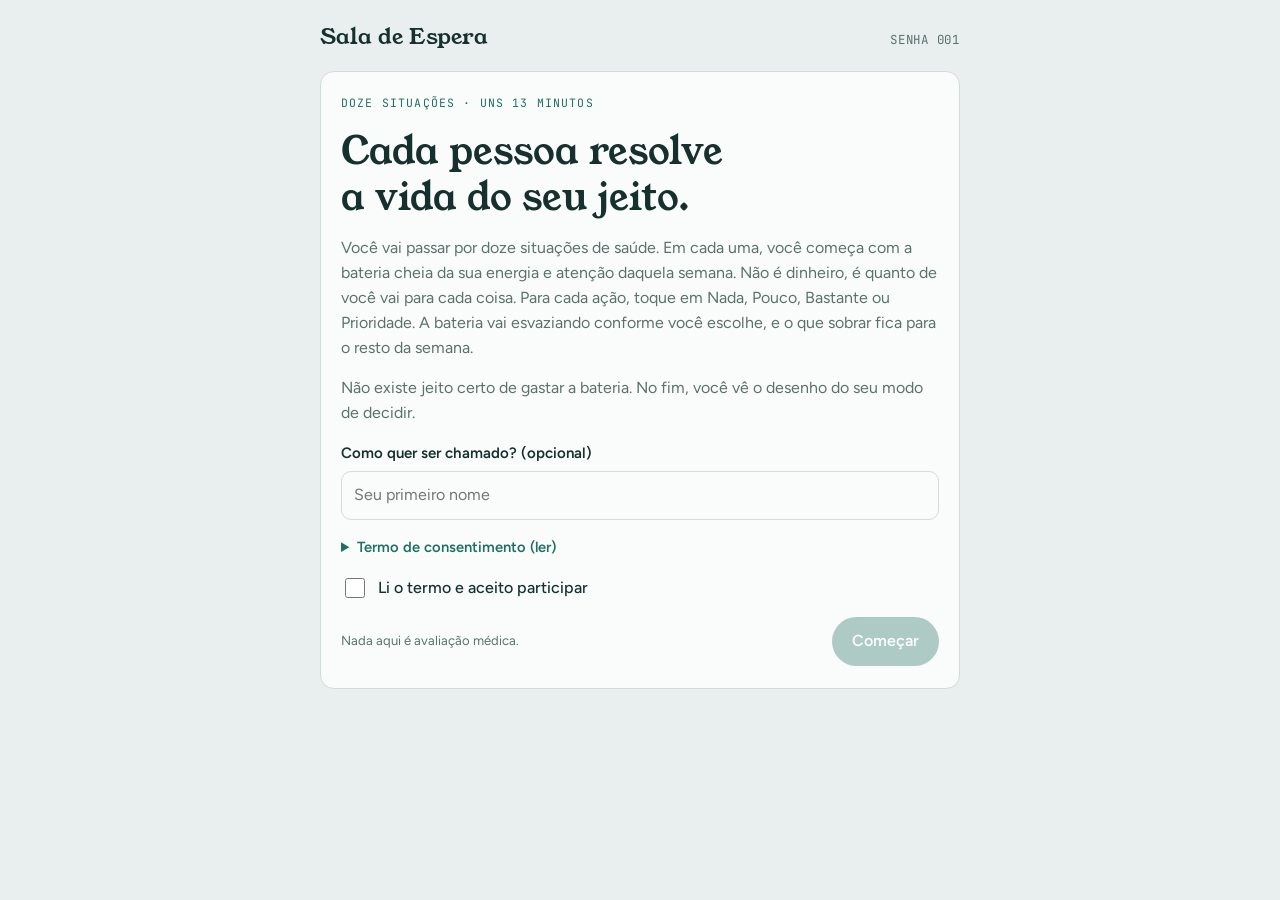
==== commit ea45a9d1: "Versão 3.3: critério externo e análises de robustez no painel Cinco perguntas de comportamento real " ====
--- a/index.html
+++ b/index.html
@@ -21,7 +21,7 @@
 <script src="app.js"></script>
 <script>
 var S;
-var TOTAL = CENAS.length + 2;
+var TOTAL = CENAS.length + 3;
 function pid() {
   var id = null;
   try { id = localStorage.getItem("mvnes_pid"); } catch (e) {}
@@ -35,7 +35,7 @@
 function intro() {
   reset(); $("#senha").textContent = "Senha 001";
   $("#app").innerHTML = '<section class="card">' +
-    '<span class="eyebrow">Doze situações · uns 12 minutos</span>' +
+    '<span class="eyebrow">Doze situações · uns 13 minutos</span>' +
     '<h1>Cada pessoa resolve a vida do seu jeito.</h1>' +
     '<p class="lede">Você vai passar por doze situações de saúde. Em cada uma, você começa com a bateria cheia da sua energia e atenção daquela semana. Não é dinheiro, é quanto de você vai para cada coisa. Para cada ação, toque em Nada, Pouco, Bastante ou Prioridade. A bateria vai esvaziando conforme você escolhe, e o que sobrar fica para o resto da semana.</p>' +
     '<p class="lede">Não existe jeito certo de gastar a bateria. No fim, você vê o desenho do seu modo de decidir.</p>' +
@@ -112,11 +112,31 @@
       $("#nx").disabled = f > 0;
     };
   });
+  $("#nx").onclick = comport; toTop();
+}
+
+function comport() {
+  S.comport = {};
+  $("#app").innerHTML = '<section class="card">' + prog(CENAS.length + 1) +
+    '<span class="eyebrow">Na vida real</span><h2>Nos últimos 12 meses, você…</h2><p class="hint">Pense no que de fato aconteceu, com você ou cuidando de alguém da família.</p>' +
+    '<div class="likert">' + COMPORT.map(function (c, k) {
+      return '<div class="item"><span>' + c[1] + '</span><div class="scale three" role="group">' + COMPORT_OPC.map(function (o, n) { return '<button data-k="' + k + '" data-n="' + n + '" aria-pressed="false">' + o[0] + '</button>'; }).join("") + '</div></div>';
+    }).join("") + '</div>' +
+    '<div class="row"><span class="note" id="faltam">' + COMPORT.length + ' perguntas sem resposta</span><button class="btn" id="nx" disabled>Continuar</button></div></section>';
+  Array.prototype.forEach.call(document.querySelectorAll(".scale button"), function (b) {
+    b.onclick = function () {
+      var k = +b.dataset.k; S.comport[COMPORT[k][0]] = COMPORT_OPC[+b.dataset.n][1];
+      Array.prototype.forEach.call(b.parentNode.querySelectorAll("button"), function (x) { x.setAttribute("aria-pressed", x === b); });
+      var f = COMPORT.length - Object.keys(S.comport).length;
+      $("#faltam").textContent = f ? f + (f > 1 ? " perguntas sem resposta" : " pergunta sem resposta") : "Tudo respondido";
+      $("#nx").disabled = f > 0;
+    };
+  });
   $("#nx").onclick = socio; toTop();
 }
 
 function socio() {
-  $("#app").innerHTML = '<section class="card">' + prog(CENAS.length + 1) +
+  $("#app").innerHTML = '<section class="card">' + prog(CENAS.length + 2) +
     '<span class="eyebrow">Para a análise</span><h2>Só mais um pouco sobre você</h2><p class="hint">Serve para comparar pessoas em condições parecidas.</p>' +
     SOCIO.map(function (s) { return '<div class="field"><label for="s_' + s[0] + '">' + s[1] + '</label><select id="s_' + s[0] + '"><option value="">Escolha</option>' + s[2].map(function (o) { return '<option>' + o + '</option>'; }).join("") + '</select></div>'; }).join("") +
     '<div class="row"><span class="note">Onde faz sentido, há a opção de não dizer.</span><button class="btn" id="nx" disabled>Ver meu desenho</button></div></section>';
@@ -140,7 +160,7 @@
 function resultado() {
   $("#senha").textContent = "Alta";
   var P = perfil(S.cenas), E = escalaMedia(S.escala);
-  var REG = { versao: VERSAO, pid: pid(), nome: S.nome, inicio: S.inicio, data: new Date().toISOString(), socio: S.socio, escala: S.escala, escala_media: E,
+  var REG = { versao: VERSAO, pid: pid(), nome: S.nome, inicio: S.inicio, data: new Date().toISOString(), socio: S.socio, comportamento: S.comport, escala: S.escala, escala_media: E,
     perfil: { prop: P.prop, mag: P.mag, aplicadas_media: P.aplic, correspondencia: P.corr }, cenas: S.cenas };
   var ord = K.slice().sort(function (a, b) { return P.prop[b] - P.prop[a]; });
   var lead = ord.filter(function (v) { return P.prop[v] > 0; }).slice(0, 2);
--- a/style.css
+++ b/style.css
@@ -114,3 +114,11 @@
 .battery .cell.low{background:var(--warn)}
 .battery .cell.off{background:transparent}
 .empty{font-size:.88rem;color:var(--warn);font-weight:600}
+
+.scale.three{grid-template-columns:repeat(3,1fr)}
+.scale.three button{font-family:var(--body);font-size:.85rem}
+.hist{display:flex;align-items:flex-end;gap:4px;height:90px}
+.hist div{flex:1;background:var(--accent);border-radius:3px 3px 0 0;min-height:2px}
+.hist div.full{background:var(--warn)}
+.histlab{display:flex;gap:4px}
+.histlab span{flex:1;text-align:center;font-family:var(--mono);font-size:.7rem;color:var(--muted)}
